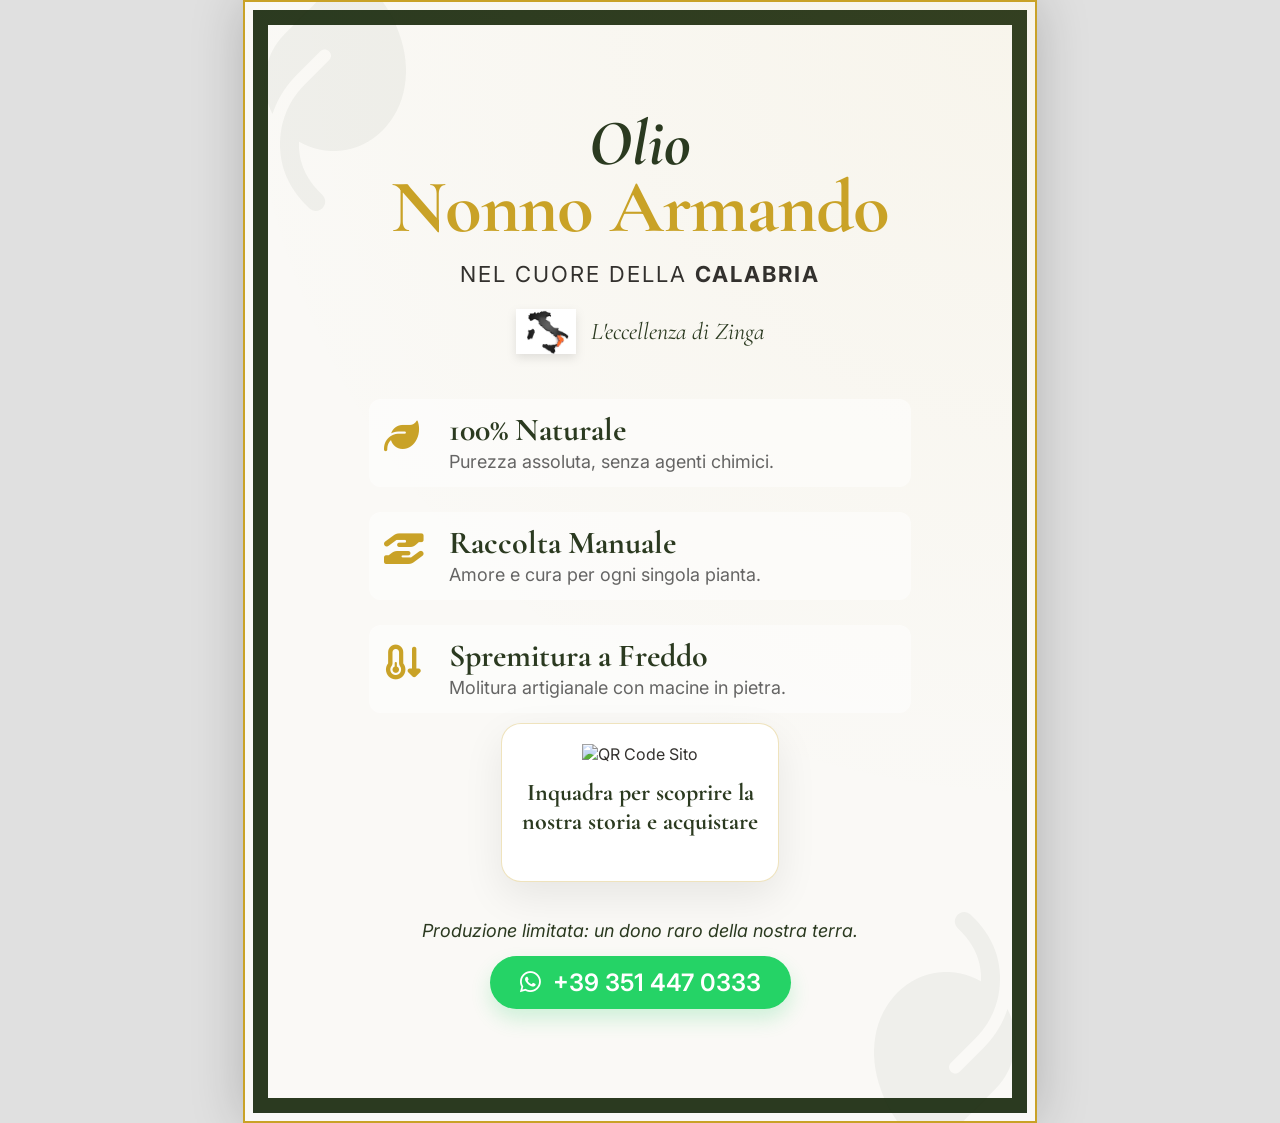
==== locandina.html @ 05931e3f "feat: enhance locandina.html with premium poster design and regional branding" ====
<!DOCTYPE html>
<html lang="it">

<head>
    <meta charset="UTF-8">
    <meta name="viewport" content="width=device-width, initial-scale=1.0">
    <title>Locandina Olio Nonno Armando</title>
    <link rel="preconnect" href="https://fonts.googleapis.com">
    <link rel="preconnect" href="https://fonts.gstatic.com" crossorigin>
    <link
        href="https://fonts.googleapis.com/css2?family=Cormorant+Garamond:ital,wght@0,500;0,700;1,500&family=Inter:wght@300;400;600&display=swap"
        rel="stylesheet">
    <link rel="stylesheet" href="https://cdnjs.cloudflare.com/ajax/libs/font-awesome/6.4.0/css/all.min.css">
    <style>
        /* Impostazioni per formato A4 standard */
        @page {
            size: A4;
            margin: 0;
        }

        :root {
            --primary: #2b3a20;
            --accent: #c9a227;
            --bg: #faf9f6;
            --text: #33312e;
        }

        body {
            margin: 0;
            padding: 0;
            background-color: #e0e0e0;
            font-family: 'Inter', sans-serif;
            color: var(--text);
            display: flex;
            justify-content: center;
            align-items: center;
            min-height: 100vh;
        }

        .poster {
            width: 210mm;
            height: 297mm;
            background-color: var(--bg);
            padding: 30mm 20mm;
            box-sizing: border-box;
            position: relative;
            text-align: center;
            border: 2px solid var(--accent);
            outline: 15px solid var(--primary);
            outline-offset: -25px;
            display: flex;
            flex-direction: column;
            justify-content: space-between;
            overflow: hidden;
            box-shadow: 0 0 50px rgba(0,0,0,0.2);
        }

        /* Elementi decorativi */
        .poster::before {
            content: '';
            position: absolute;
            top: 0; left: 0; right: 0; bottom: 0;
            background: radial-gradient(circle at top right, rgba(201, 162, 39, 0.05) 0%, transparent 60%);
            pointer-events: none;
        }

        .decorative-leaf {
            position: absolute;
            color: rgba(43, 58, 32, 0.05);
            font-size: 200px;
            z-index: 0;
            pointer-events: none;
        }
        .leaf-top-left { top: -20px; left: -20px; transform: rotate(-45deg); }
        .leaf-bottom-right { bottom: -20px; right: -20px; transform: rotate(135deg); }

        .header {
            position: relative;
            z-index: 1;
            margin-bottom: 20px;
        }

        .logo-title {
            font-family: 'Cormorant Garamond', serif;
            font-size: 65px;
            color: var(--primary);
            line-height: 0.9;
            margin: 0;
            font-style: italic;
        }

        .logo-title span {
            color: var(--accent);
            font-size: 75px;
            display: block;
            font-style: normal;
            font-weight: 700;
            letter-spacing: -1px;
        }

        .subtitle {
            font-family: 'Inter', sans-serif;
            font-size: 22px;
            color: var(--text);
            margin-top: 20px;
            font-weight: 400;
            letter-spacing: 2px;
            text-transform: uppercase;
        }

        .calabria-highlight {
            display: flex;
            align-items: center;
            justify-content: center;
            gap: 15px;
            margin: 15px 0;
        }
        .calabria-highlight img {
            width: 60px;
            filter: drop-shadow(0 4px 5px rgba(0,0,0,0.1));
        }

        .features {
            display: flex;
            flex-direction: column;
            gap: 25px;
            text-align: left;
            margin: 10px auto;
            width: 85%;
            z-index: 1;
        }

        .feature-item {
            display: flex;
            align-items: flex-start;
            gap: 20px;
            padding: 15px;
            background: rgba(255,255,255,0.5);
            border-radius: 12px;
        }

        .feature-item i {
            color: var(--accent);
            font-size: 35px;
            width: 45px;
            margin-top: 5px;
        }

        .feature-item .text-group {
            display: flex;
            flex-direction: column;
        }

        .feature-item strong {
            font-family: 'Cormorant Garamond', serif;
            font-size: 32px;
            color: var(--primary);
            line-height: 1;
        }

        .feature-item span {
            font-size: 18px;
            color: rgba(0,0,0,0.6);
            margin-top: 5px;
        }

        .qr-section {
            margin: 0 auto;
            padding: 20px;
            background-color: #fff;
            border-radius: 20px;
            border: 1px solid rgba(201, 162, 39, 0.3);
            display: inline-block;
            box-shadow: 0 15px 40px rgba(0,0,0,0.08);
            z-index: 1;
        }

        .qr-code {
            width: 160px;
            height: 160px;
        }

        .qr-text {
            font-family: 'Cormorant Garamond', serif;
            font-size: 24px;
            color: var(--primary);
            margin-top: 15px;
            font-weight: 700;
            line-height: 1.2;
        }

        .footer {
            margin-top: 20px;
            z-index: 1;
        }

        .prod-msg {
            font-size: 18px;
            font-style: italic;
            color: var(--primary);
            margin-bottom: 15px;
        }

        .whatsapp {
            display: inline-flex;
            align-items: center;
            gap: 12px;
            background-color: #25d366;
            color: white;
            padding: 12px 30px;
            border-radius: 50px;
            font-weight: 600;
            font-size: 24px;
            box-shadow: 0 10px 20px rgba(37, 211, 102, 0.2);
        }
    </style>
</head>

<body>

    <div class="poster">
        <i class="fa-solid fa-leaf decorative-leaf leaf-top-left"></i>
        <i class="fa-solid fa-leaf decorative-leaf leaf-bottom-right"></i>

        <div class="header">
            <h1 class="logo-title">Olio<br><span>Nonno Armando</span></h1>
            <p class="subtitle">Nel cuore della <strong>Calabria</strong></p>
            <div class="calabria-highlight">
                <img src="Calabria.png" alt="Calabria">
                <span style="font-family: 'Cormorant Garamond', serif; font-size: 24px; color: var(--primary); font-style: italic;">L'eccellenza di Zinga</span>
            </div>
        </div>

        <div class="features">
            <div class="feature-item">
                <i class="fa-solid fa-leaf"></i>
                <div class="text-group">
                    <strong>100% Naturale</strong>
                    <span>Purezza assoluta, senza agenti chimici.</span>
                </div>
            </div>
            <div class="feature-item">
                <i class="fa-solid fa-hand-holding-hand"></i>
                <div class="text-group">
                    <strong>Raccolta Manuale</strong>
                    <span>Amore e cura per ogni singola pianta.</span>
                </div>
            </div>
            <div class="feature-item">
                <i class="fa-solid fa-temperature-arrow-down"></i>
                <div class="text-group">
                    <strong>Spremitura a Freddo</strong>
                    <span>Molitura artigianale con macine in pietra.</span>
                </div>
            </div>
        </div>

        <div class="qr-section">
            <img src="https://api.qrserver.com/v1/create-qr-code/?size=300x300&data=https://oliononnoarmando.netlify.app/&color=2b3a20"
                alt="QR Code Sito" class="qr-code">
            <p class="qr-text">Inquadra per scoprire la<br>nostra storia e acquistare</p>
        </div>

        <div class="footer">
            <p class="prod-msg">Produzione limitata: un dono raro della nostra terra.</p>
            <div class="whatsapp">
                <i class="fa-brands fa-whatsapp"></i> +39 351 447 0333
            </div>
        </div>
    </div>

</body>

</html>
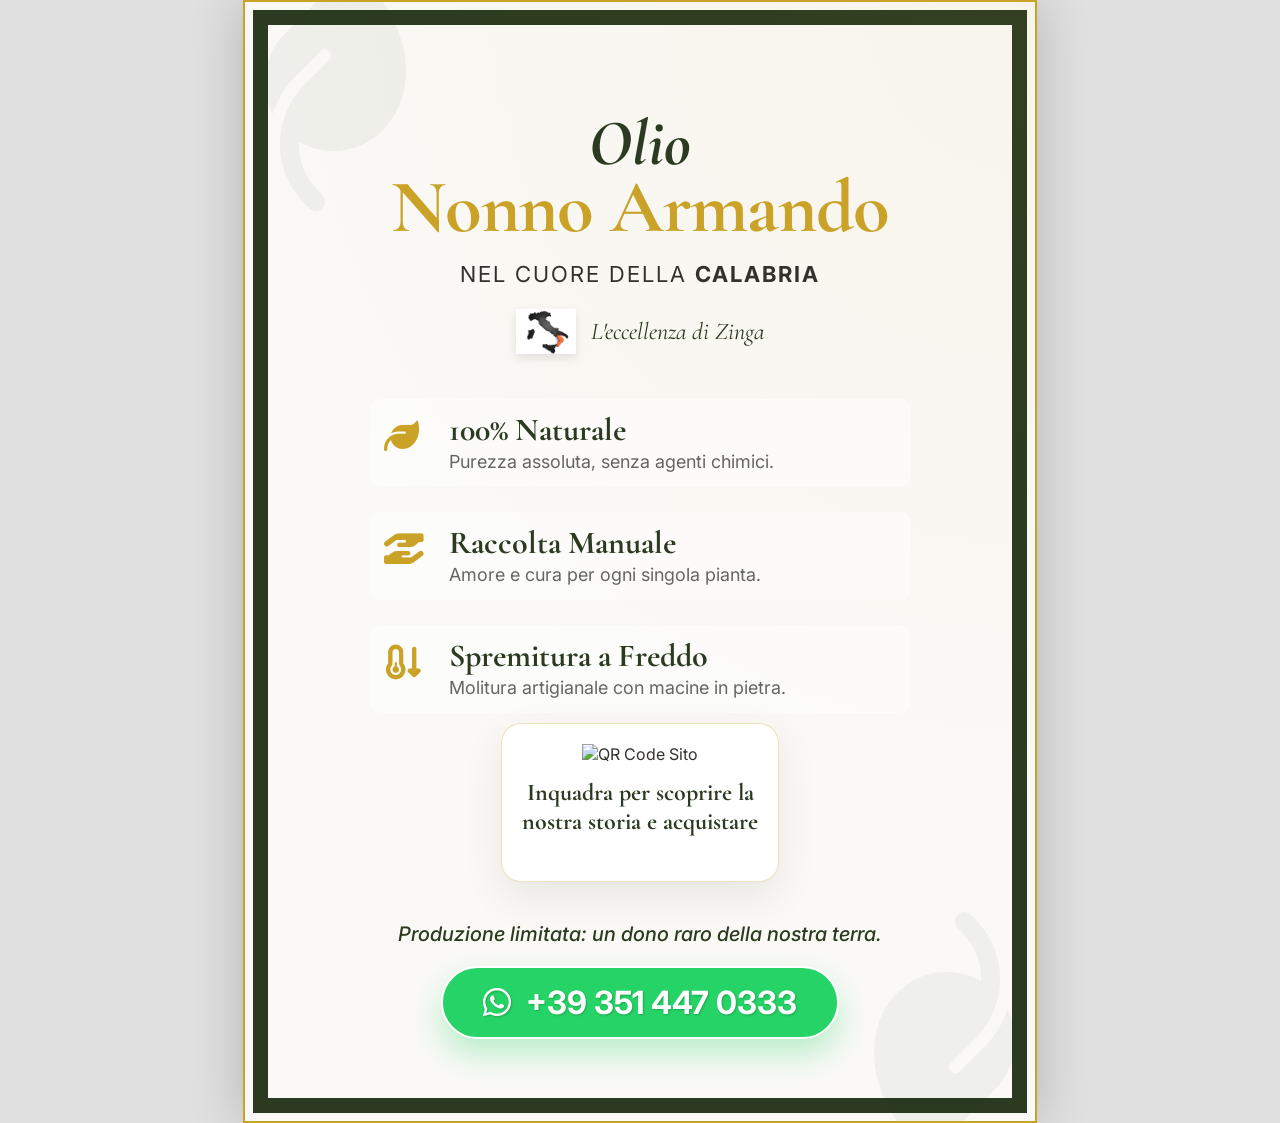
==== commit d976497a: "style: maximize phone number visibility on locandina.html" ====
--- a/locandina.html
+++ b/locandina.html
@@ -195,23 +195,26 @@
         }
 
         .prod-msg {
-            font-size: 18px;
+            font-size: 20px;
             font-style: italic;
             color: var(--primary);
-            margin-bottom: 15px;
+            margin-bottom: 20px;
+            font-weight: 500;
         }
 
         .whatsapp {
             display: inline-flex;
             align-items: center;
-            gap: 12px;
+            gap: 15px;
             background-color: #25d366;
             color: white;
-            padding: 12px 30px;
+            padding: 15px 40px;
             border-radius: 50px;
-            font-weight: 600;
-            font-size: 24px;
-            box-shadow: 0 10px 20px rgba(37, 211, 102, 0.2);
+            font-weight: 700;
+            font-size: 32px; /* Aumentato significativamente */
+            box-shadow: 0 15px 30px rgba(37, 211, 102, 0.3);
+            border: 2px solid white; /* Bordo per staccare dal fondo se stampato */
+            text-shadow: 1px 1px 2px rgba(0,0,0,0.2);
         }
     </style>
 </head>
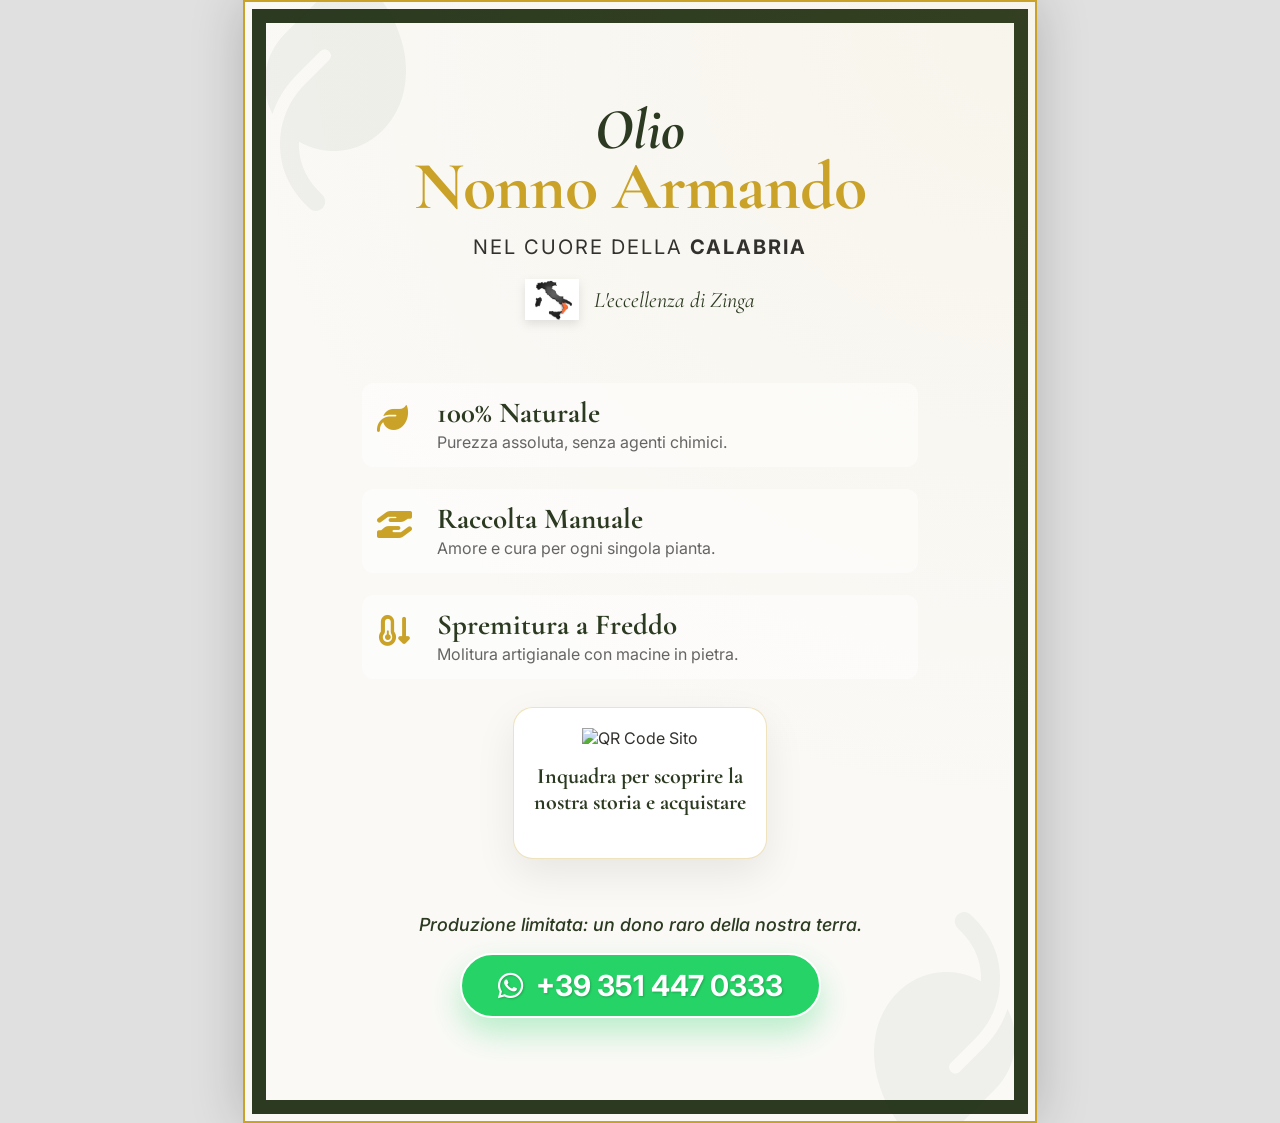
==== commit e1a07a15: "style: scale down poster elements by 10% for improved layout balance" ====
--- a/locandina.html
+++ b/locandina.html
@@ -41,13 +41,13 @@
             width: 210mm;
             height: 297mm;
             background-color: var(--bg);
-            padding: 30mm 20mm;
+            padding: 27mm 18mm;
             box-sizing: border-box;
             position: relative;
             text-align: center;
             border: 2px solid var(--accent);
-            outline: 15px solid var(--primary);
-            outline-offset: -25px;
+            outline: 14px solid var(--primary);
+            outline-offset: -23px;
             display: flex;
             flex-direction: column;
             justify-content: space-between;
@@ -82,7 +82,7 @@
 
         .logo-title {
             font-family: 'Cormorant Garamond', serif;
-            font-size: 65px;
+            font-size: 58px;
             color: var(--primary);
             line-height: 0.9;
             margin: 0;
@@ -91,7 +91,7 @@
 
         .logo-title span {
             color: var(--accent);
-            font-size: 75px;
+            font-size: 68px;
             display: block;
             font-style: normal;
             font-weight: 700;
@@ -100,9 +100,9 @@
 
         .subtitle {
             font-family: 'Inter', sans-serif;
-            font-size: 22px;
+            font-size: 20px;
             color: var(--text);
-            margin-top: 20px;
+            margin-top: 18px;
             font-weight: 400;
             letter-spacing: 2px;
             text-transform: uppercase;
@@ -116,14 +116,14 @@
             margin: 15px 0;
         }
         .calabria-highlight img {
-            width: 60px;
+            width: 54px;
             filter: drop-shadow(0 4px 5px rgba(0,0,0,0.1));
         }
 
         .features {
             display: flex;
             flex-direction: column;
-            gap: 25px;
+            gap: 22px;
             text-align: left;
             margin: 10px auto;
             width: 85%;
@@ -141,8 +141,8 @@
 
         .feature-item i {
             color: var(--accent);
-            font-size: 35px;
-            width: 45px;
+            font-size: 31px;
+            width: 40px;
             margin-top: 5px;
         }
 
@@ -153,13 +153,13 @@
 
         .feature-item strong {
             font-family: 'Cormorant Garamond', serif;
-            font-size: 32px;
+            font-size: 29px;
             color: var(--primary);
             line-height: 1;
         }
 
         .feature-item span {
-            font-size: 18px;
+            font-size: 16px;
             color: rgba(0,0,0,0.6);
             margin-top: 5px;
         }
@@ -176,13 +176,13 @@
         }
 
         .qr-code {
-            width: 160px;
-            height: 160px;
+            width: 144px;
+            height: 144px;
         }
 
         .qr-text {
             font-family: 'Cormorant Garamond', serif;
-            font-size: 24px;
+            font-size: 22px;
             color: var(--primary);
             margin-top: 15px;
             font-weight: 700;
@@ -195,23 +195,23 @@
         }
 
         .prod-msg {
-            font-size: 20px;
+            font-size: 18px;
             font-style: italic;
             color: var(--primary);
-            margin-bottom: 20px;
+            margin-bottom: 18px;
             font-weight: 500;
         }
 
         .whatsapp {
             display: inline-flex;
             align-items: center;
-            gap: 15px;
+            gap: 13px;
             background-color: #25d366;
             color: white;
-            padding: 15px 40px;
+            padding: 13px 36px;
             border-radius: 50px;
             font-weight: 700;
-            font-size: 32px; /* Aumentato significativamente */
+            font-size: 29px; /* Ridotto del ~10% */
             box-shadow: 0 15px 30px rgba(37, 211, 102, 0.3);
             border: 2px solid white; /* Bordo per staccare dal fondo se stampato */
             text-shadow: 1px 1px 2px rgba(0,0,0,0.2);
@@ -230,7 +230,7 @@
             <p class="subtitle">Nel cuore della <strong>Calabria</strong></p>
             <div class="calabria-highlight">
                 <img src="Calabria.png" alt="Calabria">
-                <span style="font-family: 'Cormorant Garamond', serif; font-size: 24px; color: var(--primary); font-style: italic;">L'eccellenza di Zinga</span>
+                <span style="font-family: 'Cormorant Garamond', serif; font-size: 22px; color: var(--primary); font-style: italic;">L'eccellenza di Zinga</span>
             </div>
         </div>
 
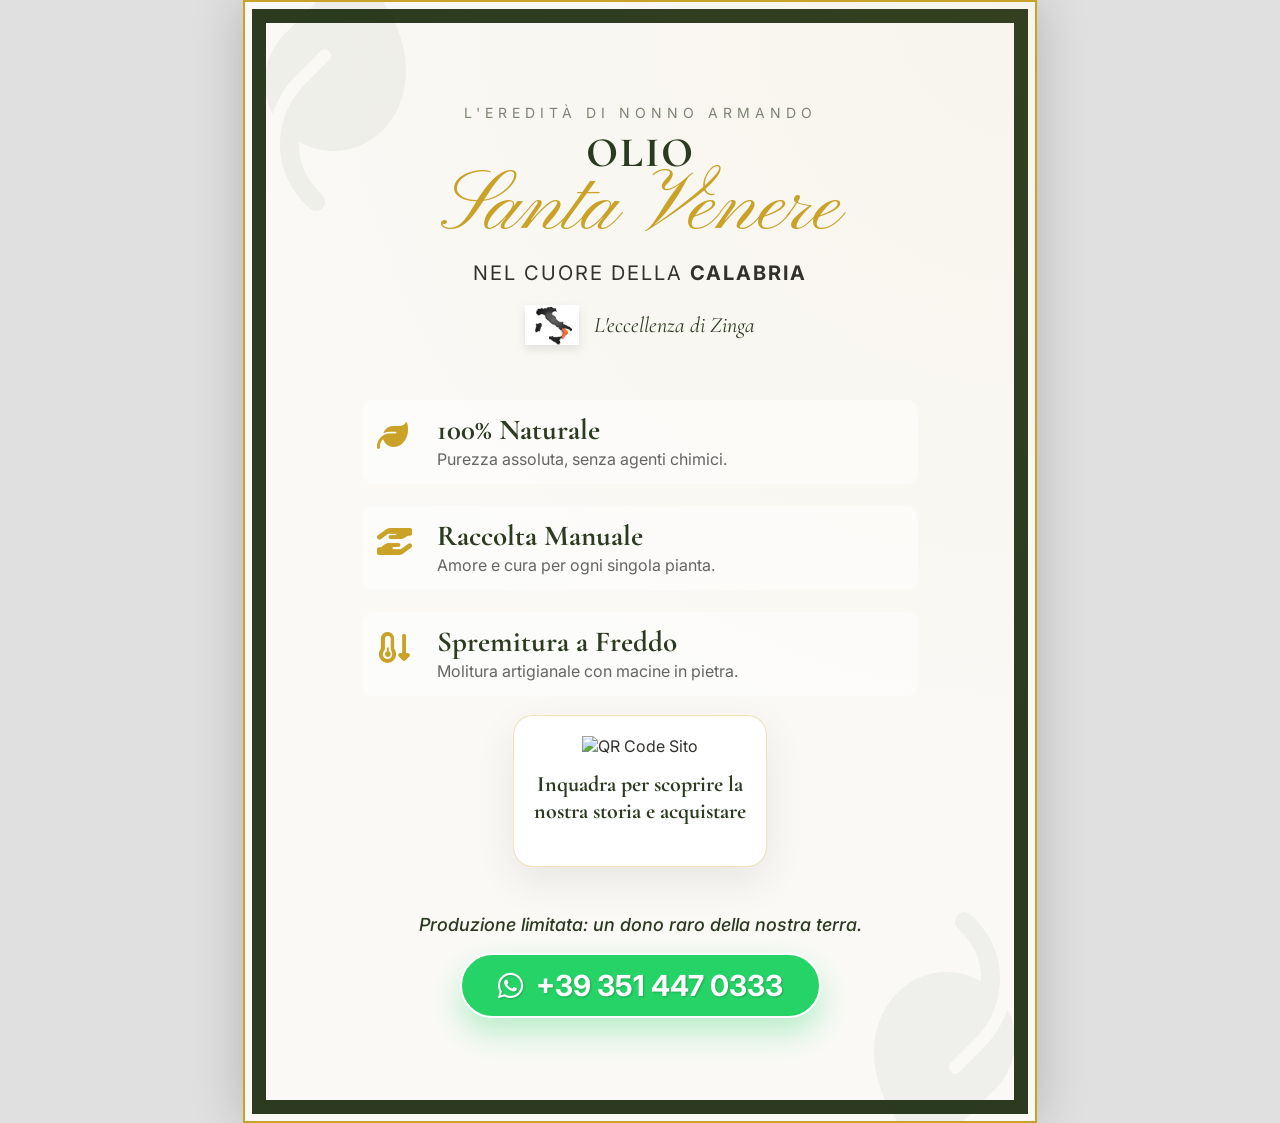
==== commit c2df30ce: "feat: rebrand project to Olio Santa Venere with new premium typography and sub-branding" ====
--- a/locandina.html
+++ b/locandina.html
@@ -8,7 +8,7 @@
     <link rel="preconnect" href="https://fonts.googleapis.com">
     <link rel="preconnect" href="https://fonts.gstatic.com" crossorigin>
     <link
-        href="https://fonts.googleapis.com/css2?family=Cormorant+Garamond:ital,wght@0,500;0,700;1,500&family=Inter:wght@300;400;600&display=swap"
+        href="https://fonts.googleapis.com/css2?family=Cormorant+Garamond:ital,wght@0,500;0,700;1,500&family=Inter:wght@300;400;600&family=Pinyon+Script&display=swap"
         rel="stylesheet">
     <link rel="stylesheet" href="https://cdnjs.cloudflare.com/ajax/libs/font-awesome/6.4.0/css/all.min.css">
     <style>
@@ -23,6 +23,7 @@
             --accent: #c9a227;
             --bg: #faf9f6;
             --text: #33312e;
+            --font-brand: 'Pinyon Script', cursive;
         }
 
         body {
@@ -82,20 +83,35 @@
 
         .logo-title {
             font-family: 'Cormorant Garamond', serif;
-            font-size: 58px;
-            color: var(--primary);
-            line-height: 0.9;
+            font-size: 42px;
+            color: var(--primary);
+            line-height: 0.8;
             margin: 0;
-            font-style: italic;
+            text-transform: uppercase;
+            letter-spacing: 2px;
         }
 
         .logo-title span {
+            font-family: var(--font-brand);
             color: var(--accent);
-            font-size: 68px;
+            font-size: 85px;
             display: block;
             font-style: normal;
-            font-weight: 700;
-            letter-spacing: -1px;
+            font-weight: 400;
+            letter-spacing: 0;
+            margin-top: 5px;
+            text-transform: none;
+        }
+
+        .legacy-text {
+            font-family: 'Inter', sans-serif;
+            font-size: 14px;
+            text-transform: uppercase;
+            letter-spacing: 5px;
+            color: var(--primary);
+            opacity: 0.6;
+            margin-bottom: 15px;
+            display: block;
         }
 
         .subtitle {
@@ -226,7 +242,8 @@
         <i class="fa-solid fa-leaf decorative-leaf leaf-bottom-right"></i>
 
         <div class="header">
-            <h1 class="logo-title">Olio<br><span>Nonno Armando</span></h1>
+            <span class="legacy-text">L'Eredità di Nonno Armando</span>
+            <h1 class="logo-title">Olio<br><span>Santa Venere</span></h1>
             <p class="subtitle">Nel cuore della <strong>Calabria</strong></p>
             <div class="calabria-highlight">
                 <img src="Calabria.png" alt="Calabria">
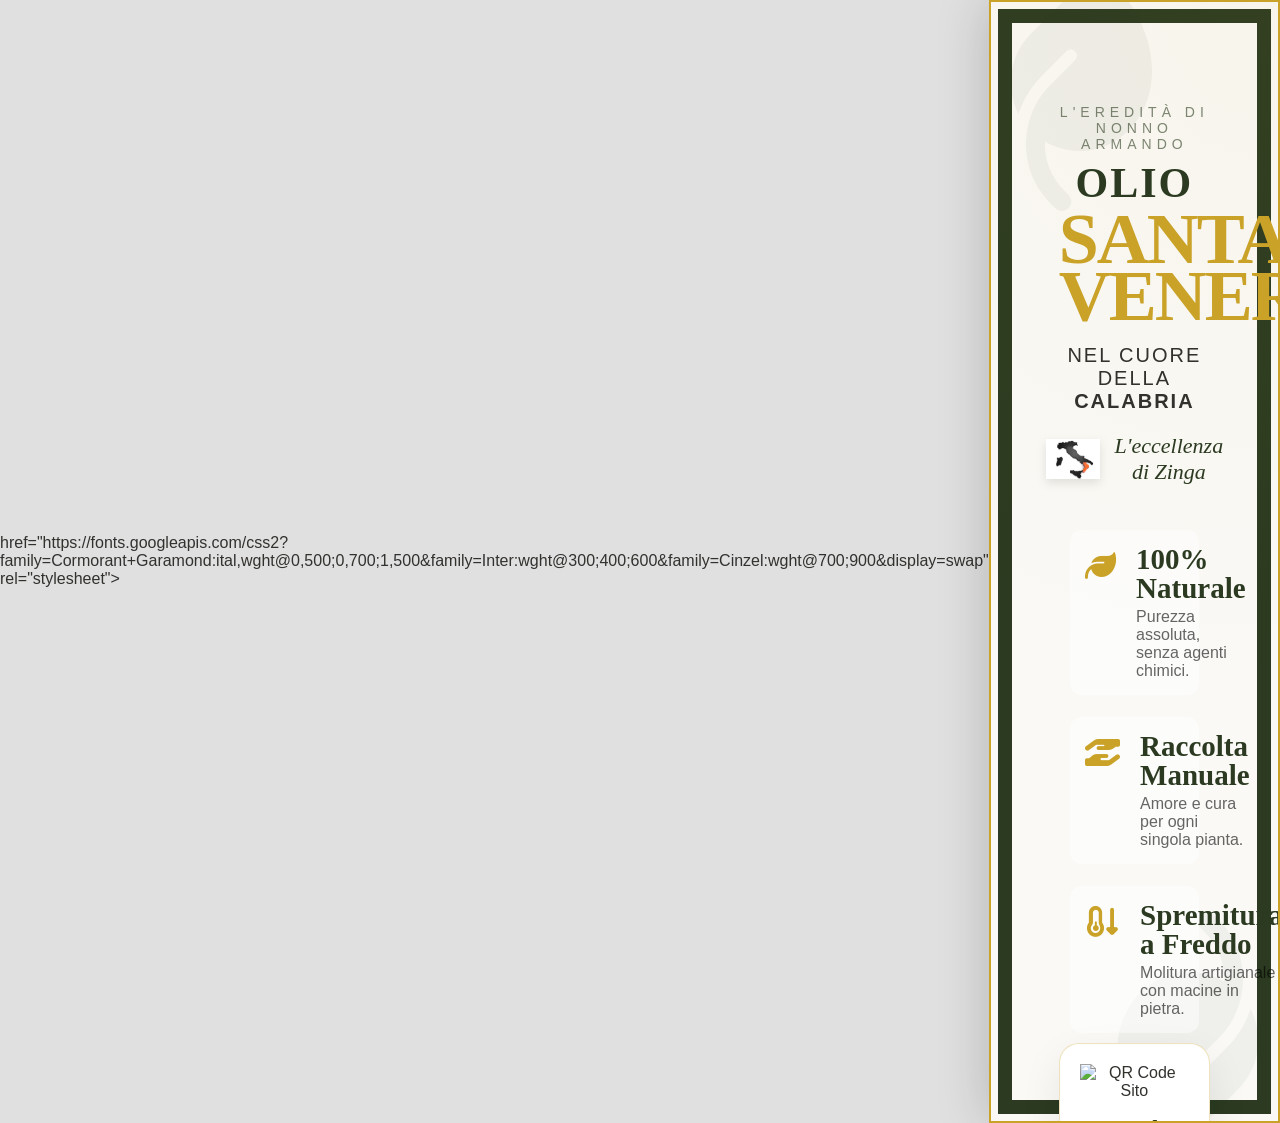
==== commit 73b57f48: "style: switch brand font to Cinzel for sharp stampatello look" ====
--- a/locandina.html
+++ b/locandina.html
@@ -7,8 +7,7 @@
     <title>Locandina Olio Nonno Armando</title>
     <link rel="preconnect" href="https://fonts.googleapis.com">
     <link rel="preconnect" href="https://fonts.gstatic.com" crossorigin>
-    <link
-        href="https://fonts.googleapis.com/css2?family=Cormorant+Garamond:ital,wght@0,500;0,700;1,500&family=Inter:wght@300;400;600&family=Pinyon+Script&display=swap"
+        href="https://fonts.googleapis.com/css2?family=Cormorant+Garamond:ital,wght@0,500;0,700;1,500&family=Inter:wght@300;400;600&family=Cinzel:wght@700;900&display=swap"
         rel="stylesheet">
     <link rel="stylesheet" href="https://cdnjs.cloudflare.com/ajax/libs/font-awesome/6.4.0/css/all.min.css">
     <style>
@@ -23,7 +22,7 @@
             --accent: #c9a227;
             --bg: #faf9f6;
             --text: #33312e;
-            --font-brand: 'Pinyon Script', cursive;
+            --font-brand: 'Cinzel', serif;
         }
 
         body {
@@ -94,13 +93,13 @@
         .logo-title span {
             font-family: var(--font-brand);
             color: var(--accent);
-            font-size: 85px;
+            font-size: 72px;
             display: block;
             font-style: normal;
-            font-weight: 400;
-            letter-spacing: 0;
-            margin-top: 5px;
-            text-transform: none;
+            font-weight: 900;
+            letter-spacing: -2px;
+            margin-top: 10px;
+            text-transform: uppercase;
         }
 
         .legacy-text {
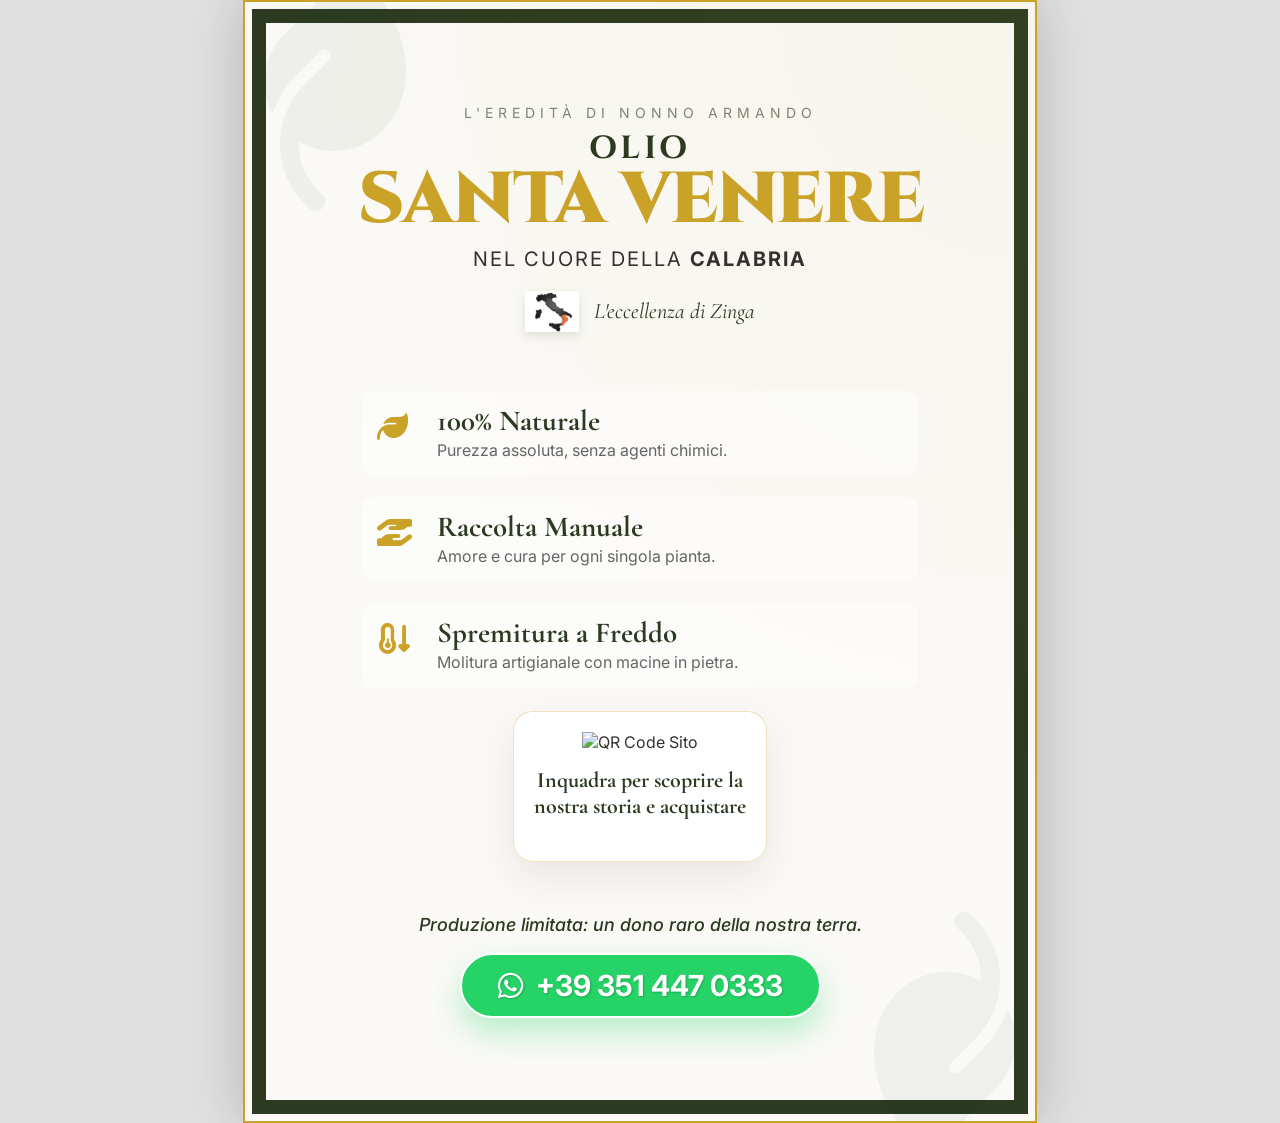
==== commit 580a8690: "fix: correct font link and refine brand typography on locandina.html" ====
--- a/locandina.html
+++ b/locandina.html
@@ -7,8 +7,7 @@
     <title>Locandina Olio Nonno Armando</title>
     <link rel="preconnect" href="https://fonts.googleapis.com">
     <link rel="preconnect" href="https://fonts.gstatic.com" crossorigin>
-        href="https://fonts.googleapis.com/css2?family=Cormorant+Garamond:ital,wght@0,500;0,700;1,500&family=Inter:wght@300;400;600&family=Cinzel:wght@700;900&display=swap"
-        rel="stylesheet">
+    <link href="https://fonts.googleapis.com/css2?family=Cormorant+Garamond:ital,wght@0,500;0,700;1,500&family=Inter:wght@300;400;600&family=Cinzel:wght@700;900&display=swap" rel="stylesheet">
     <link rel="stylesheet" href="https://cdnjs.cloudflare.com/ajax/libs/font-awesome/6.4.0/css/all.min.css">
     <style>
         /* Impostazioni per formato A4 standard */
@@ -81,13 +80,14 @@
         }
 
         .logo-title {
-            font-family: 'Cormorant Garamond', serif;
-            font-size: 42px;
+            font-family: var(--font-brand);
+            font-size: 32px; /* Smaller for OLIO */
             color: var(--primary);
             line-height: 0.8;
             margin: 0;
             text-transform: uppercase;
-            letter-spacing: 2px;
+            letter-spacing: 4px;
+            font-weight: 700;
         }
 
         .logo-title span {
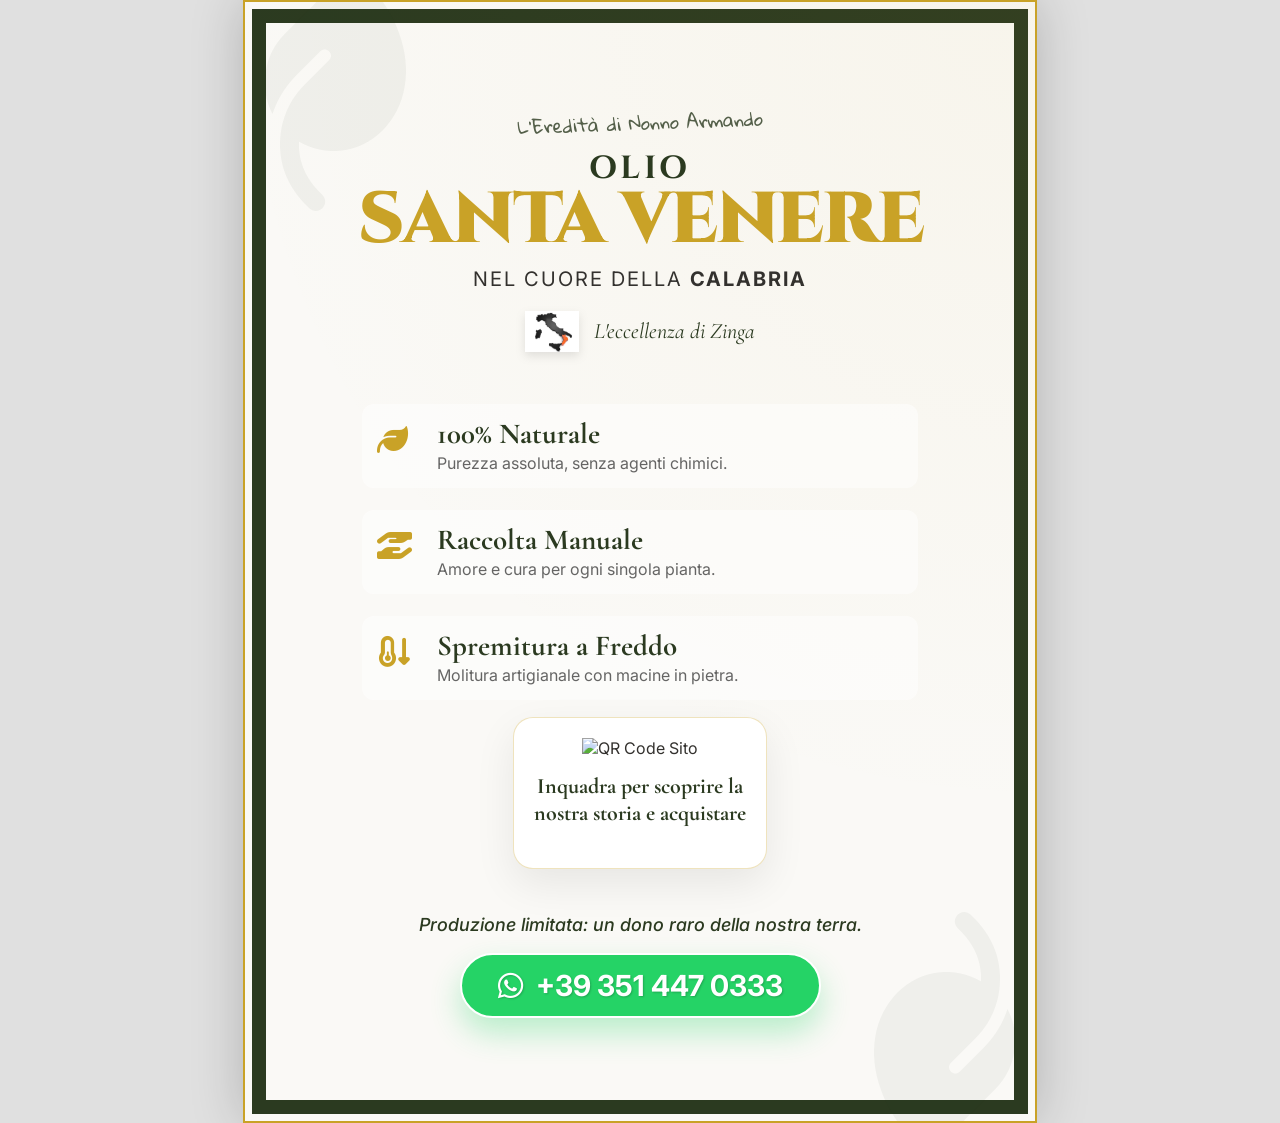
==== commit 396b7a24: "style: implement Simpson-style handwritten font for Nonno Armando legacy elements" ====
--- a/locandina.html
+++ b/locandina.html
@@ -4,10 +4,10 @@
 <head>
     <meta charset="UTF-8">
     <meta name="viewport" content="width=device-width, initial-scale=1.0">
-    <title>Locandina Olio Nonno Armando</title>
+    <title>Locandina Olio Santa Venere</title>
     <link rel="preconnect" href="https://fonts.googleapis.com">
     <link rel="preconnect" href="https://fonts.gstatic.com" crossorigin>
-    <link href="https://fonts.googleapis.com/css2?family=Cormorant+Garamond:ital,wght@0,500;0,700;1,500&family=Inter:wght@300;400;600&family=Cinzel:wght@700;900&display=swap" rel="stylesheet">
+    <link href="https://fonts.googleapis.com/css2?family=Cormorant+Garamond:ital,wght@0,500;0,700;1,500&family=Inter:wght@300;400;600&family=Cinzel:wght@700;900&family=Gloria+Hallelujah&display=swap" rel="stylesheet">
     <link rel="stylesheet" href="https://cdnjs.cloudflare.com/ajax/libs/font-awesome/6.4.0/css/all.min.css">
     <style>
         /* Impostazioni per formato A4 standard */
@@ -22,6 +22,7 @@
             --bg: #faf9f6;
             --text: #33312e;
             --font-brand: 'Cinzel', serif;
+            --font-legacy: 'Gloria Hallelujah', cursive;
         }
 
         body {
@@ -51,14 +52,17 @@
             flex-direction: column;
             justify-content: space-between;
             overflow: hidden;
-            box-shadow: 0 0 50px rgba(0,0,0,0.2);
+            box-shadow: 0 0 50px rgba(0, 0, 0, 0.2);
         }
 
         /* Elementi decorativi */
         .poster::before {
             content: '';
             position: absolute;
-            top: 0; left: 0; right: 0; bottom: 0;
+            top: 0;
+            left: 0;
+            right: 0;
+            bottom: 0;
             background: radial-gradient(circle at top right, rgba(201, 162, 39, 0.05) 0%, transparent 60%);
             pointer-events: none;
         }
@@ -70,8 +74,18 @@
             z-index: 0;
             pointer-events: none;
         }
-        .leaf-top-left { top: -20px; left: -20px; transform: rotate(-45deg); }
-        .leaf-bottom-right { bottom: -20px; right: -20px; transform: rotate(135deg); }
+
+        .leaf-top-left {
+            top: -20px;
+            left: -20px;
+            transform: rotate(-45deg);
+        }
+
+        .leaf-bottom-right {
+            bottom: -20px;
+            right: -20px;
+            transform: rotate(135deg);
+        }
 
         .header {
             position: relative;
@@ -81,7 +95,8 @@
 
         .logo-title {
             font-family: var(--font-brand);
-            font-size: 32px; /* Smaller for OLIO */
+            font-size: 32px;
+            /* Smaller for OLIO */
             color: var(--primary);
             line-height: 0.8;
             margin: 0;
@@ -103,16 +118,14 @@
         }
 
         .legacy-text {
-            font-family: 'Inter', sans-serif;
-            font-size: 14px;
-            text-transform: uppercase;
-            letter-spacing: 5px;
-            color: var(--primary);
-            opacity: 0.6;
+            font-family: var(--font-legacy);
+            font-size: 18px;
+            color: var(--primary);
             margin-bottom: 15px;
             display: block;
-        }
-
+            transform: rotate(-2deg);
+            opacity: 0.8;
+        }
         .subtitle {
             font-family: 'Inter', sans-serif;
             font-size: 20px;
@@ -130,9 +143,10 @@
             gap: 15px;
             margin: 15px 0;
         }
+
         .calabria-highlight img {
             width: 54px;
-            filter: drop-shadow(0 4px 5px rgba(0,0,0,0.1));
+            filter: drop-shadow(0 4px 5px rgba(0, 0, 0, 0.1));
         }
 
         .features {
@@ -150,7 +164,7 @@
             align-items: flex-start;
             gap: 20px;
             padding: 15px;
-            background: rgba(255,255,255,0.5);
+            background: rgba(255, 255, 255, 0.5);
             border-radius: 12px;
         }
 
@@ -175,7 +189,7 @@
 
         .feature-item span {
             font-size: 16px;
-            color: rgba(0,0,0,0.6);
+            color: rgba(0, 0, 0, 0.6);
             margin-top: 5px;
         }
 
@@ -186,7 +200,7 @@
             border-radius: 20px;
             border: 1px solid rgba(201, 162, 39, 0.3);
             display: inline-block;
-            box-shadow: 0 15px 40px rgba(0,0,0,0.08);
+            box-shadow: 0 15px 40px rgba(0, 0, 0, 0.08);
             z-index: 1;
         }
 
@@ -226,10 +240,12 @@
             padding: 13px 36px;
             border-radius: 50px;
             font-weight: 700;
-            font-size: 29px; /* Ridotto del ~10% */
+            font-size: 29px;
+            /* Ridotto del ~10% */
             box-shadow: 0 15px 30px rgba(37, 211, 102, 0.3);
-            border: 2px solid white; /* Bordo per staccare dal fondo se stampato */
-            text-shadow: 1px 1px 2px rgba(0,0,0,0.2);
+            border: 2px solid white;
+            /* Bordo per staccare dal fondo se stampato */
+            text-shadow: 1px 1px 2px rgba(0, 0, 0, 0.2);
         }
     </style>
 </head>
@@ -246,7 +262,9 @@
             <p class="subtitle">Nel cuore della <strong>Calabria</strong></p>
             <div class="calabria-highlight">
                 <img src="Calabria.png" alt="Calabria">
-                <span style="font-family: 'Cormorant Garamond', serif; font-size: 22px; color: var(--primary); font-style: italic;">L'eccellenza di Zinga</span>
+                <span
+                    style="font-family: 'Cormorant Garamond', serif; font-size: 22px; color: var(--primary); font-style: italic;">L'eccellenza
+                    di Zinga</span>
             </div>
         </div>
 
